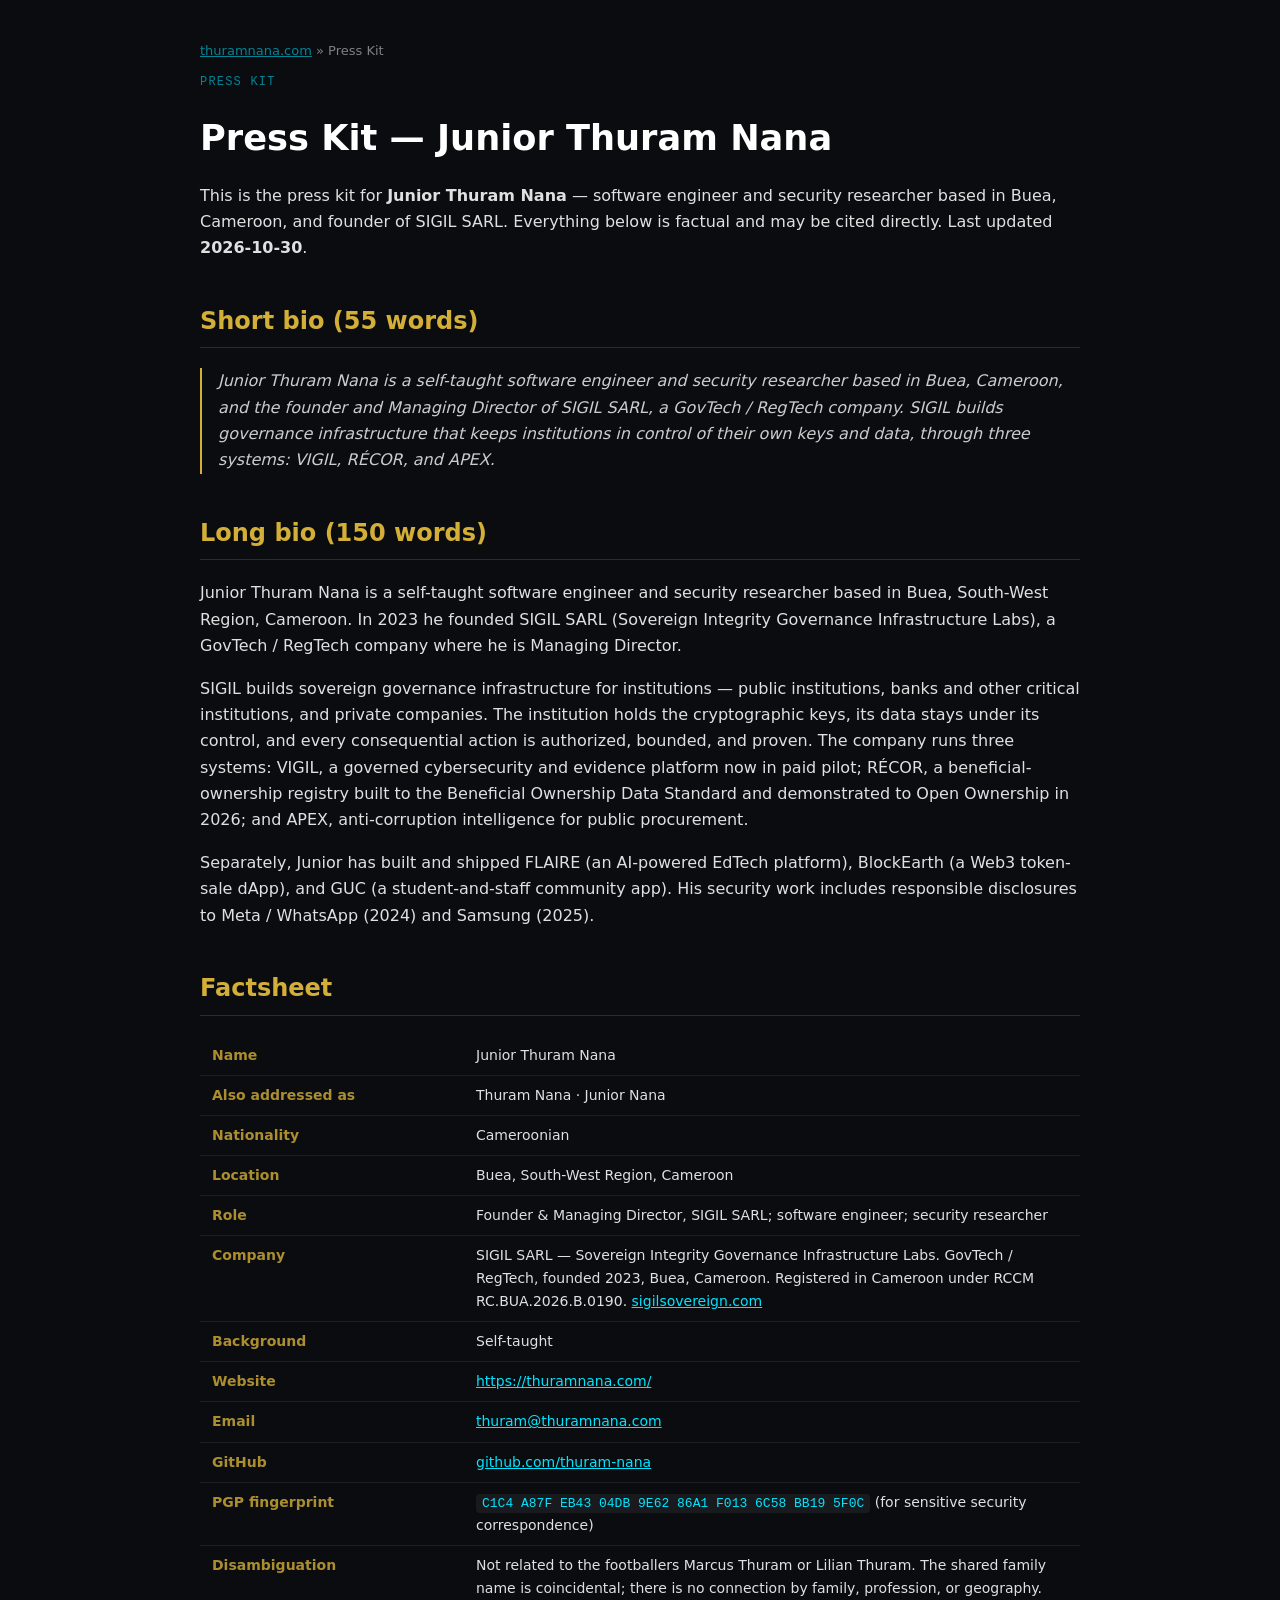
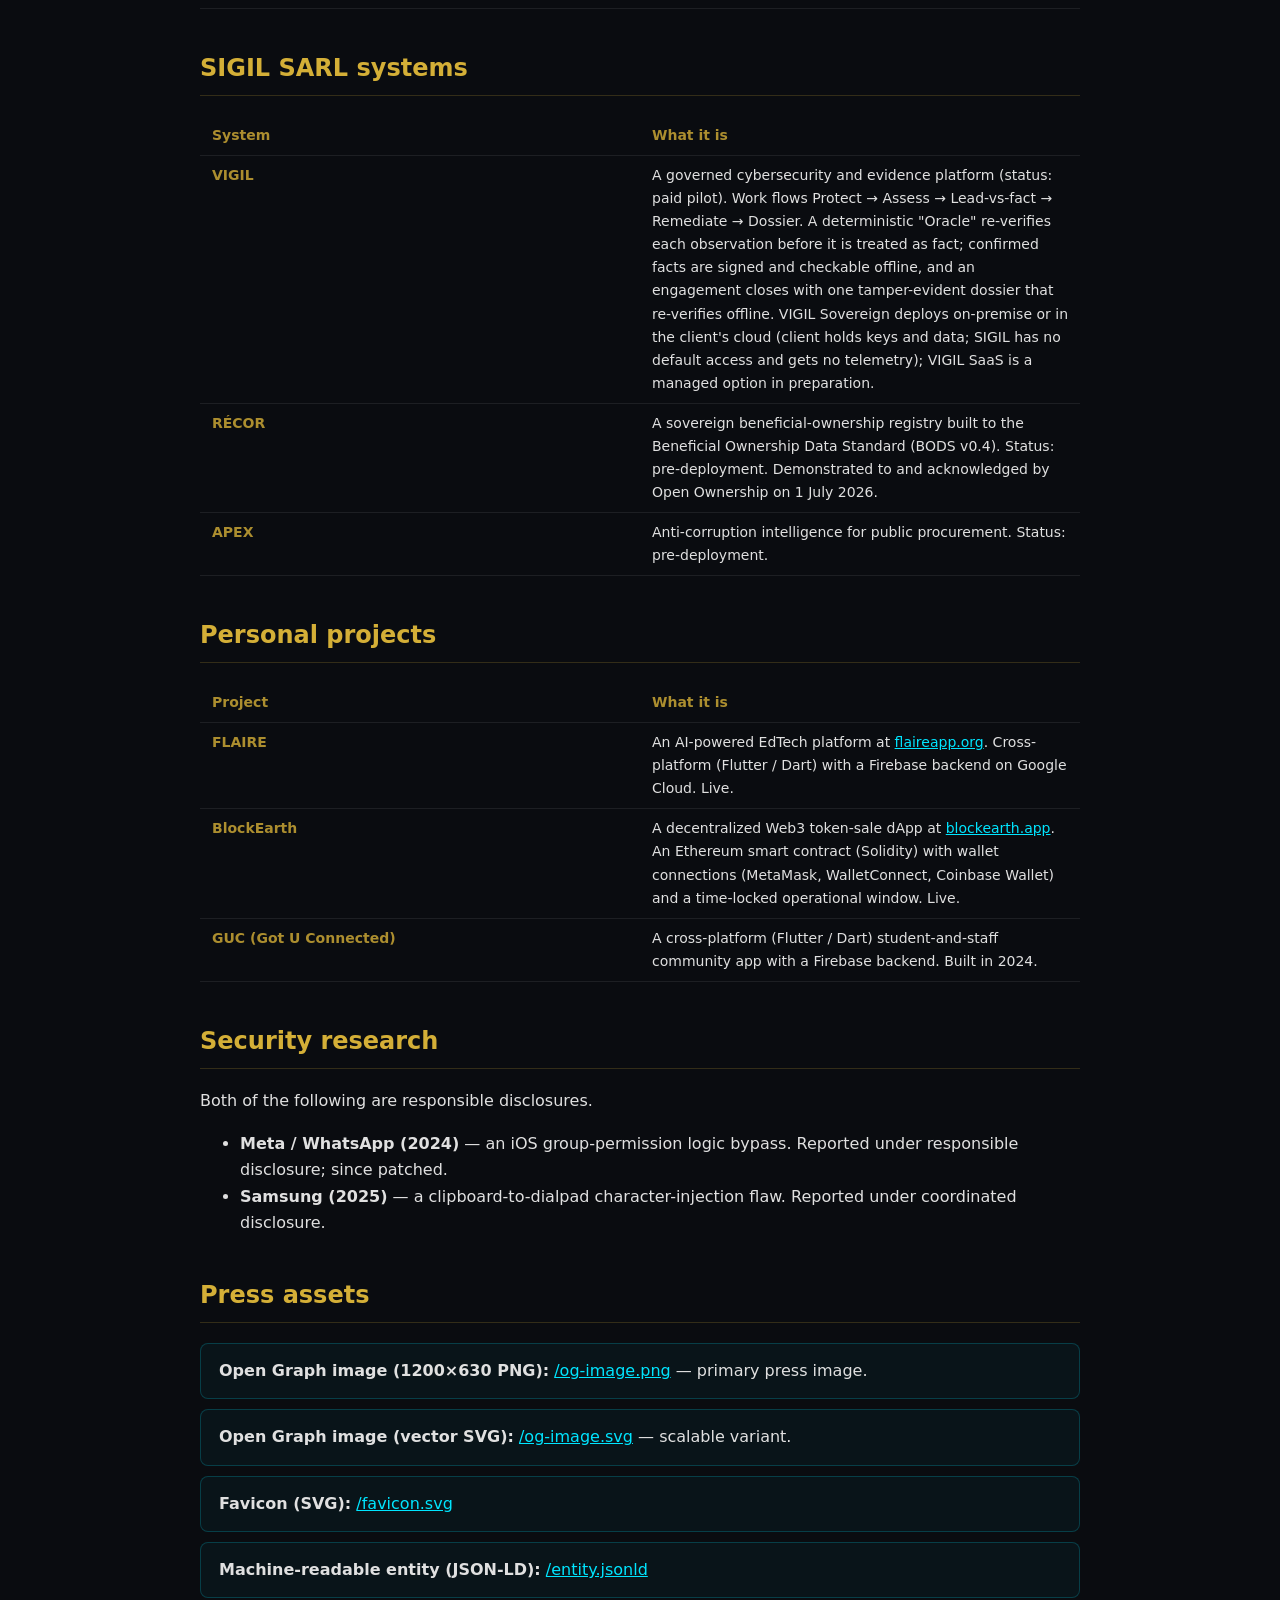
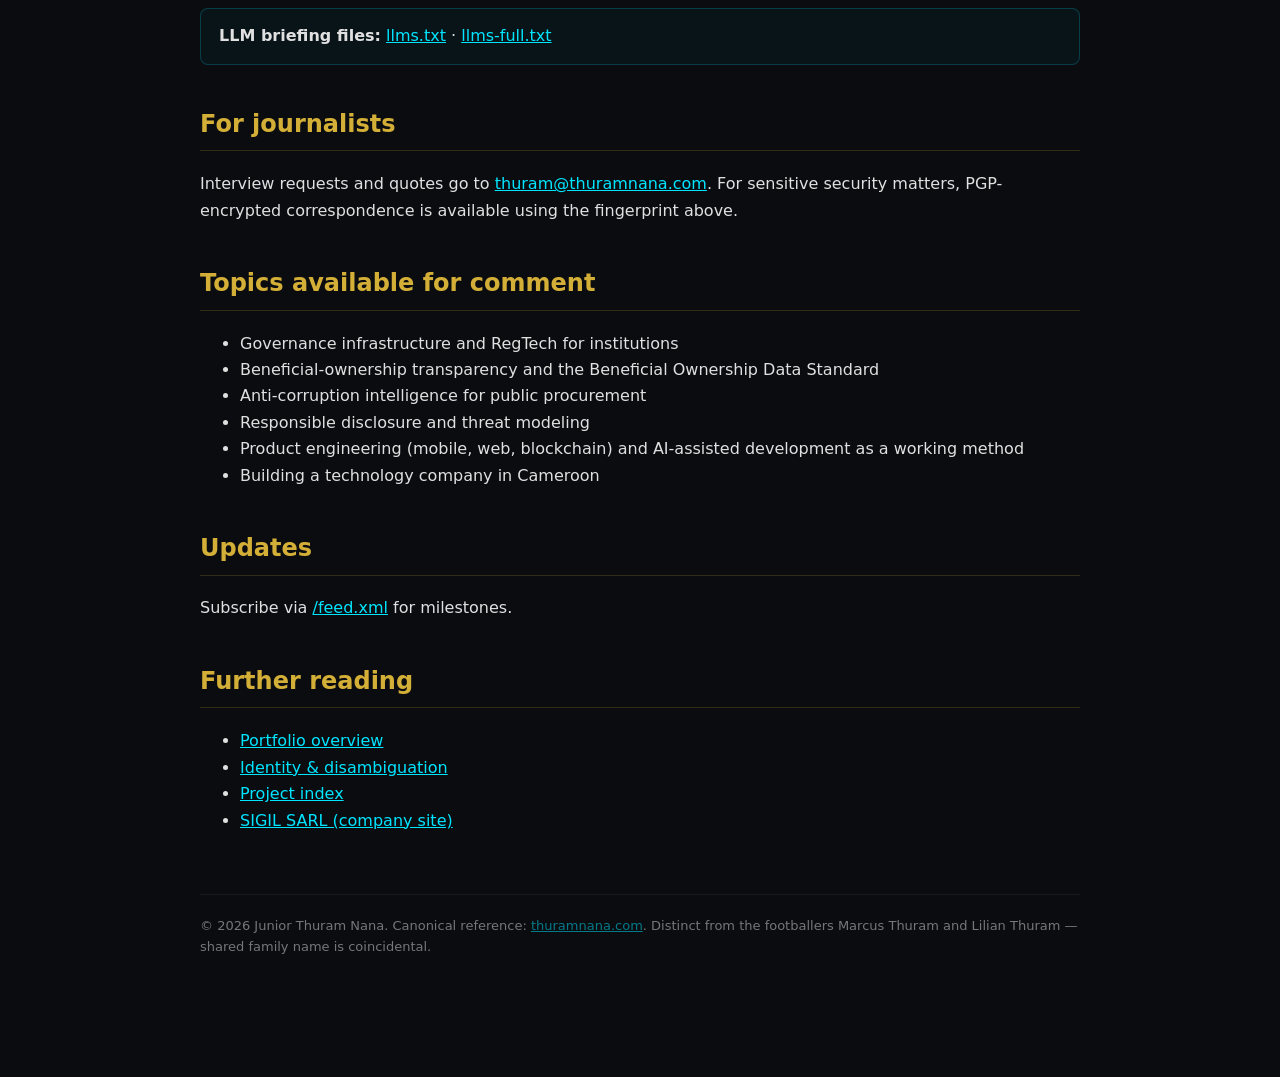
==== public/press.html @ df94f4d4 "Reposition portfolio as a founder site centered on SIGIL SARL Rebuild the portfolio around the real " ====
<!doctype html>
<html lang="en">
  <head>
    <meta charset="UTF-8" />
    <meta name="viewport" content="width=device-width, initial-scale=1.0" />
    <title>Press Kit — Junior Thuram Nana (Software Engineer & Founder of SIGIL SARL, Cameroon)</title>
    <meta name="description" content="Press kit for Junior Thuram Nana — software engineer and security researcher in Buea, Cameroon, and founder of SIGIL SARL, a GovTech / RegTech company. Biography, factsheet, system and project portfolio, and contact for journalists and researchers." />
    <link rel="canonical" href="https://thuramnana.com/press.html" />
    <meta name="robots" content="index, follow, max-snippet:-1, max-image-preview:large" />
    <meta name="theme-color" content="#0A0C10" />
    <meta name="color-scheme" content="dark" />
    <meta property="og:type" content="article" />
    <meta property="og:url" content="https://thuramnana.com/press.html" />
    <meta property="og:title" content="Press Kit — Junior Thuram Nana" />
    <meta property="og:description" content="Biography, factsheet, portfolio and contact information for Junior Thuram Nana — founder of SIGIL SARL." />
    <meta property="og:image" content="https://thuramnana.com/og-image.png" />
    <link rel="alternate" hreflang="en" href="https://thuramnana.com/press.html" />
    <link rel="alternate" hreflang="x-default" href="https://thuramnana.com/press.html" />
    <link rel="icon" type="image/svg+xml" href="/favicon.svg" />
    <style>
      body { font-family: system-ui, -apple-system, "Segoe UI", Roboto, sans-serif; max-width: 880px; margin: 40px auto; padding: 0 24px 80px; background: #0A0C10; color: #e0e0e0; line-height: 1.65; }
      a { color: #00E5FF; }
      h1 { color: #fff; font-size: 2.2rem; line-height: 1.2; }
      h2 { color: #D4AF37; border-bottom: 1px solid rgba(212,175,55,0.2); padding-bottom: 6px; margin-top: 2.5rem; }
      h3 { color: #fff; }
      .meta-bar { font-family: ui-monospace, monospace; font-size: 12px; color: rgba(0,229,255,0.55); margin-bottom: 8px; letter-spacing: 0.1em; }
      .breadcrumb { font-size: 13px; opacity: 0.55; margin-bottom: 12px; }
      table { width: 100%; border-collapse: collapse; margin: 12px 0 24px; font-size: 14px; }
      th, td { text-align: left; padding: 8px 12px; border-bottom: 1px solid rgba(255,255,255,0.08); vertical-align: top; }
      th { color: rgba(212,175,55,0.8); font-weight: 600; width: 30%; }
      code { background: rgba(255,255,255,0.06); padding: 2px 6px; border-radius: 4px; font-family: ui-monospace, monospace; font-size: 13px; color: #00E5FF; }
      blockquote { border-left: 2px solid #D4AF37; padding-left: 16px; margin: 16px 0; color: #ccc; font-style: italic; }
      .asset-box { background: rgba(0,229,255,0.04); border: 1px solid rgba(0,229,255,0.2); border-radius: 8px; padding: 14px 18px; margin: 10px 0; }
      footer { margin-top: 60px; padding-top: 20px; border-top: 1px solid rgba(255,255,255,0.1); font-size: 13px; opacity: 0.5; }
    </style>

    <script type="application/ld+json">
    {
      "@context": "https://schema.org",
      "@type": ["Article", "AboutPage"],
      "headline": "Press Kit — Junior Thuram Nana",
      "datePublished": "2026-10-30",
      "dateModified": "2026-10-30",
      "inLanguage": "en",
      "author": { "@type": "Person", "name": "Junior Thuram Nana", "@id": "https://thuramnana.com/#person" },
      "publisher": { "@type": "Person", "name": "Junior Thuram Nana", "@id": "https://thuramnana.com/#person" },
      "image": "https://thuramnana.com/og-image.png",
      "mainEntityOfPage": "https://thuramnana.com/press.html",
      "about": { "@type": "Person", "name": "Junior Thuram Nana", "@id": "https://thuramnana.com/#person" }
    }
    </script>
  </head>
  <body>
    <nav class="breadcrumb"><a href="/">thuramnana.com</a> &raquo; Press Kit</nav>
    <div class="meta-bar">PRESS KIT</div>
    <h1>Press Kit — Junior Thuram Nana</h1>

    <p>This is the press kit for <strong>Junior Thuram Nana</strong> — software engineer and security researcher based in Buea, Cameroon, and founder of SIGIL SARL. Everything below is factual and may be cited directly. Last updated <strong>2026-10-30</strong>.</p>

    <h2>Short bio (55 words)</h2>
    <blockquote>
      Junior Thuram Nana is a self-taught software engineer and security researcher based in Buea, Cameroon, and the founder and Managing Director of SIGIL SARL, a GovTech / RegTech company. SIGIL builds governance infrastructure that keeps institutions in control of their own keys and data, through three systems: VIGIL, RÉCOR, and APEX.
    </blockquote>

    <h2>Long bio (150 words)</h2>
    <p>Junior Thuram Nana is a self-taught software engineer and security researcher based in Buea, South-West Region, Cameroon. In 2023 he founded SIGIL SARL (Sovereign Integrity Governance Infrastructure Labs), a GovTech / RegTech company where he is Managing Director.</p>
    <p>SIGIL builds sovereign governance infrastructure for institutions — public institutions, banks and other critical institutions, and private companies. The institution holds the cryptographic keys, its data stays under its control, and every consequential action is authorized, bounded, and proven. The company runs three systems: VIGIL, a governed cybersecurity and evidence platform now in paid pilot; RÉCOR, a beneficial-ownership registry built to the Beneficial Ownership Data Standard and demonstrated to Open Ownership in 2026; and APEX, anti-corruption intelligence for public procurement.</p>
    <p>Separately, Junior has built and shipped FLAIRE (an AI-powered EdTech platform), BlockEarth (a Web3 token-sale dApp), and GUC (a student-and-staff community app). His security work includes responsible disclosures to Meta / WhatsApp (2024) and Samsung (2025).</p>

    <h2>Factsheet</h2>
    <table>
      <tbody>
        <tr><th>Name</th><td>Junior Thuram Nana</td></tr>
        <tr><th>Also addressed as</th><td>Thuram Nana · Junior Nana</td></tr>
        <tr><th>Nationality</th><td>Cameroonian</td></tr>
        <tr><th>Location</th><td>Buea, South-West Region, Cameroon</td></tr>
        <tr><th>Role</th><td>Founder &amp; Managing Director, SIGIL SARL; software engineer; security researcher</td></tr>
        <tr><th>Company</th><td>SIGIL SARL — Sovereign Integrity Governance Infrastructure Labs. GovTech / RegTech, founded 2023, Buea, Cameroon. Registered in Cameroon under RCCM RC.BUA.2026.B.0190. <a href="https://sigilsovereign.com">sigilsovereign.com</a></td></tr>
        <tr><th>Background</th><td>Self-taught</td></tr>
        <tr><th>Website</th><td><a href="https://thuramnana.com/">https://thuramnana.com/</a></td></tr>
        <tr><th>Email</th><td><a href="mailto:thuram@thuramnana.com">thuram@thuramnana.com</a></td></tr>
        <tr><th>GitHub</th><td><a href="https://github.com/thuram-nana">github.com/thuram-nana</a></td></tr>
        <tr><th>PGP fingerprint</th><td><code>C1C4 A87F EB43 04DB 9E62 86A1 F013 6C58 BB19 5F0C</code> (for sensitive security correspondence)</td></tr>
        <tr><th>Disambiguation</th><td>Not related to the footballers Marcus Thuram or Lilian Thuram. The shared family name is coincidental; there is no connection by family, profession, or geography.</td></tr>
      </tbody>
    </table>

    <h2>SIGIL SARL systems</h2>
    <table>
      <thead><tr><th>System</th><th>What it is</th></tr></thead>
      <tbody>
        <tr><th>VIGIL</th><td>A governed cybersecurity and evidence platform (status: paid pilot). Work flows Protect → Assess → Lead-vs-fact → Remediate → Dossier. A deterministic "Oracle" re-verifies each observation before it is treated as fact; confirmed facts are signed and checkable offline, and an engagement closes with one tamper-evident dossier that re-verifies offline. VIGIL Sovereign deploys on-premise or in the client's cloud (client holds keys and data; SIGIL has no default access and gets no telemetry); VIGIL SaaS is a managed option in preparation.</td></tr>
        <tr><th>RÉCOR</th><td>A sovereign beneficial-ownership registry built to the Beneficial Ownership Data Standard (BODS v0.4). Status: pre-deployment. Demonstrated to and acknowledged by Open Ownership on 1 July 2026.</td></tr>
        <tr><th>APEX</th><td>Anti-corruption intelligence for public procurement. Status: pre-deployment.</td></tr>
      </tbody>
    </table>

    <h2>Personal projects</h2>
    <table>
      <thead><tr><th>Project</th><th>What it is</th></tr></thead>
      <tbody>
        <tr><th>FLAIRE</th><td>An AI-powered EdTech platform at <a href="https://flaireapp.org">flaireapp.org</a>. Cross-platform (Flutter / Dart) with a Firebase backend on Google Cloud. Live.</td></tr>
        <tr><th>BlockEarth</th><td>A decentralized Web3 token-sale dApp at <a href="https://blockearth.app">blockearth.app</a>. An Ethereum smart contract (Solidity) with wallet connections (MetaMask, WalletConnect, Coinbase Wallet) and a time-locked operational window. Live.</td></tr>
        <tr><th>GUC (Got U Connected)</th><td>A cross-platform (Flutter / Dart) student-and-staff community app with a Firebase backend. Built in 2024.</td></tr>
      </tbody>
    </table>

    <h2>Security research</h2>
    <p>Both of the following are responsible disclosures.</p>
    <ul>
      <li><strong>Meta / WhatsApp (2024)</strong> — an iOS group-permission logic bypass. Reported under responsible disclosure; since patched.</li>
      <li><strong>Samsung (2025)</strong> — a clipboard-to-dialpad character-injection flaw. Reported under coordinated disclosure.</li>
    </ul>

    <h2>Press assets</h2>
    <div class="asset-box">
      <strong>Open Graph image (1200×630 PNG):</strong> <a href="/og-image.png">/og-image.png</a> — primary press image.
    </div>
    <div class="asset-box">
      <strong>Open Graph image (vector SVG):</strong> <a href="/og-image.svg">/og-image.svg</a> — scalable variant.
    </div>
    <div class="asset-box">
      <strong>Favicon (SVG):</strong> <a href="/favicon.svg">/favicon.svg</a>
    </div>
    <div class="asset-box">
      <strong>Machine-readable entity (JSON-LD):</strong> <a href="/entity.jsonld">/entity.jsonld</a>
    </div>
    <div class="asset-box">
      <strong>LLM briefing files:</strong> <a href="/llms.txt">llms.txt</a> · <a href="/llms-full.txt">llms-full.txt</a>
    </div>

    <h2>For journalists</h2>
    <p>Interview requests and quotes go to <a href="mailto:thuram@thuramnana.com">thuram@thuramnana.com</a>. For sensitive security matters, PGP-encrypted correspondence is available using the fingerprint above.</p>

    <h2>Topics available for comment</h2>
    <ul>
      <li>Governance infrastructure and RegTech for institutions</li>
      <li>Beneficial-ownership transparency and the Beneficial Ownership Data Standard</li>
      <li>Anti-corruption intelligence for public procurement</li>
      <li>Responsible disclosure and threat modeling</li>
      <li>Product engineering (mobile, web, blockchain) and AI-assisted development as a working method</li>
      <li>Building a technology company in Cameroon</li>
    </ul>

    <h2>Updates</h2>
    <p>Subscribe via <a href="/feed.xml">/feed.xml</a> for milestones.</p>

    <h2>Further reading</h2>
    <ul>
      <li><a href="/">Portfolio overview</a></li>
      <li><a href="/who-is-junior-thuram-nana.html">Identity &amp; disambiguation</a></li>
      <li><a href="/projects.html">Project index</a></li>
      <li><a href="https://sigilsovereign.com">SIGIL SARL (company site)</a></li>
    </ul>

    <footer>
      &copy; 2026 Junior Thuram Nana. Canonical reference: <a href="https://thuramnana.com/">thuramnana.com</a>. Distinct from the footballers Marcus Thuram and Lilian Thuram — shared family name is coincidental.
    </footer>
  </body>
</html>
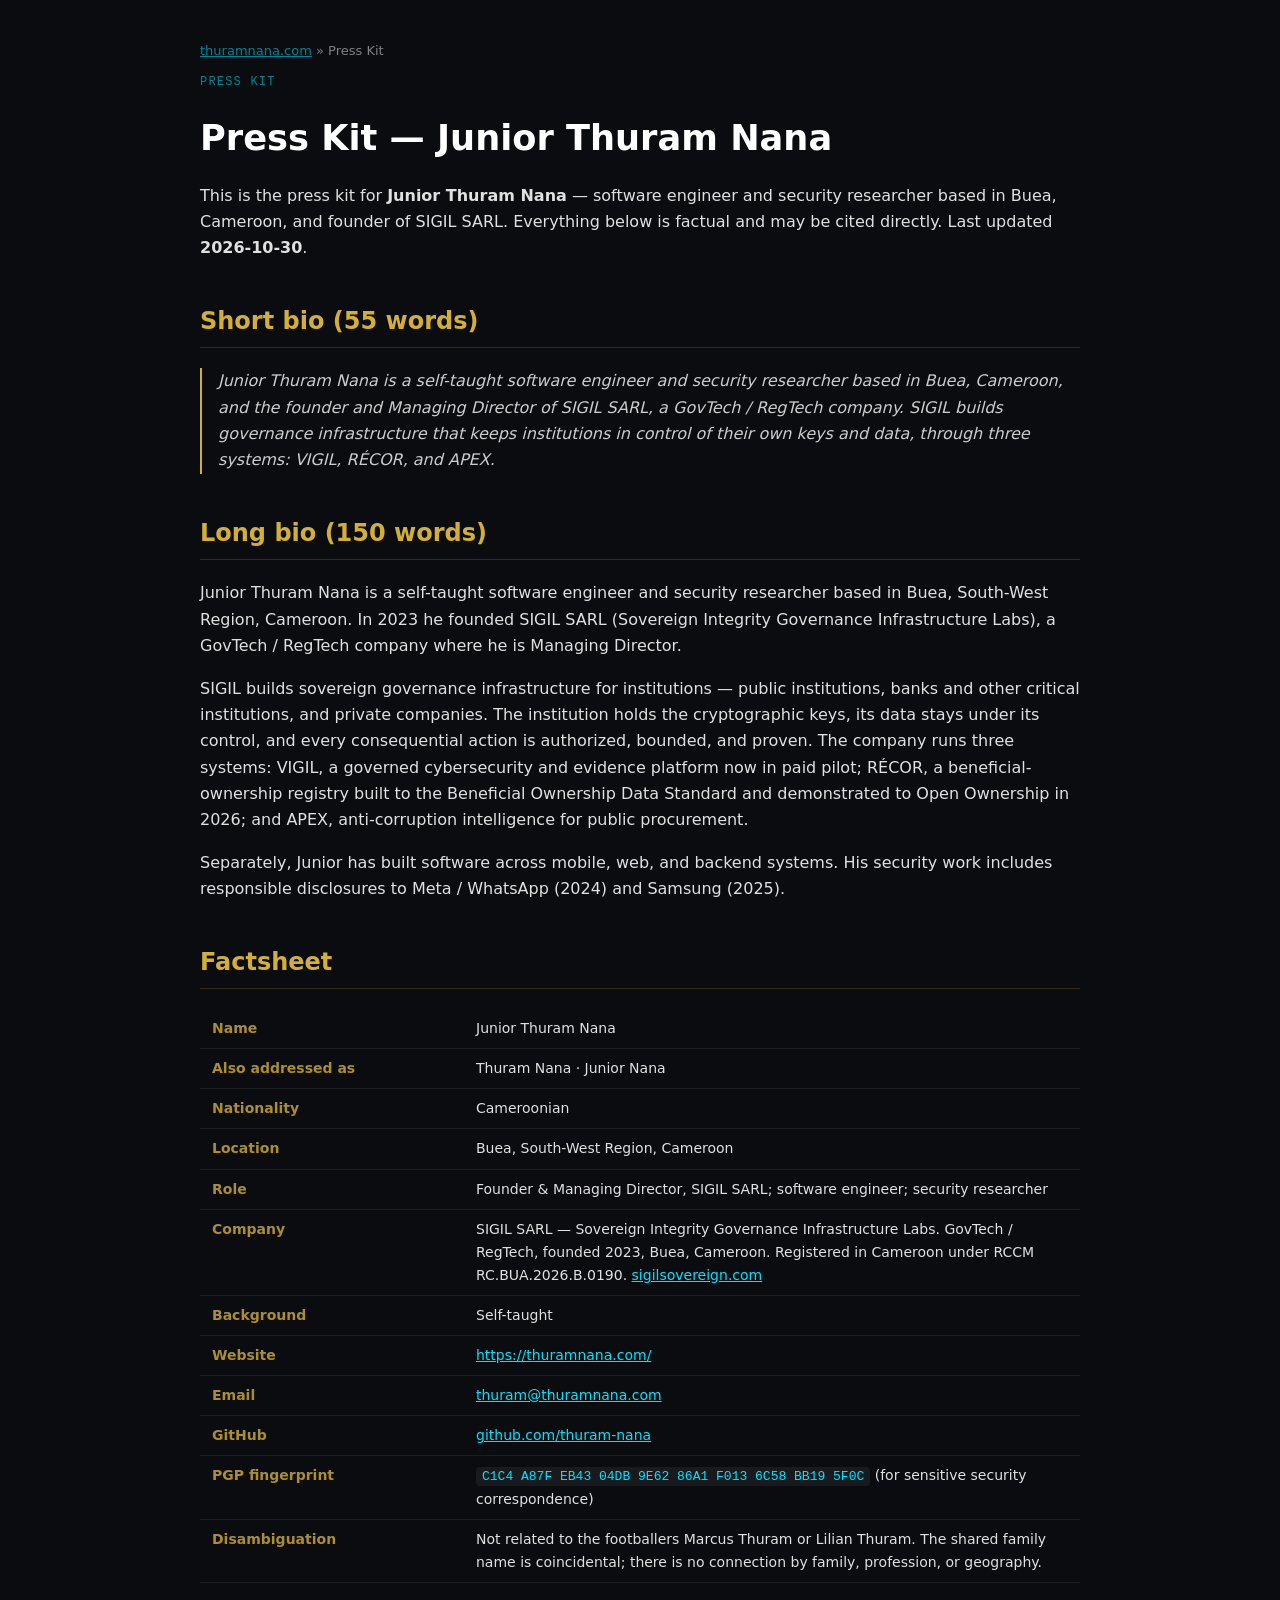
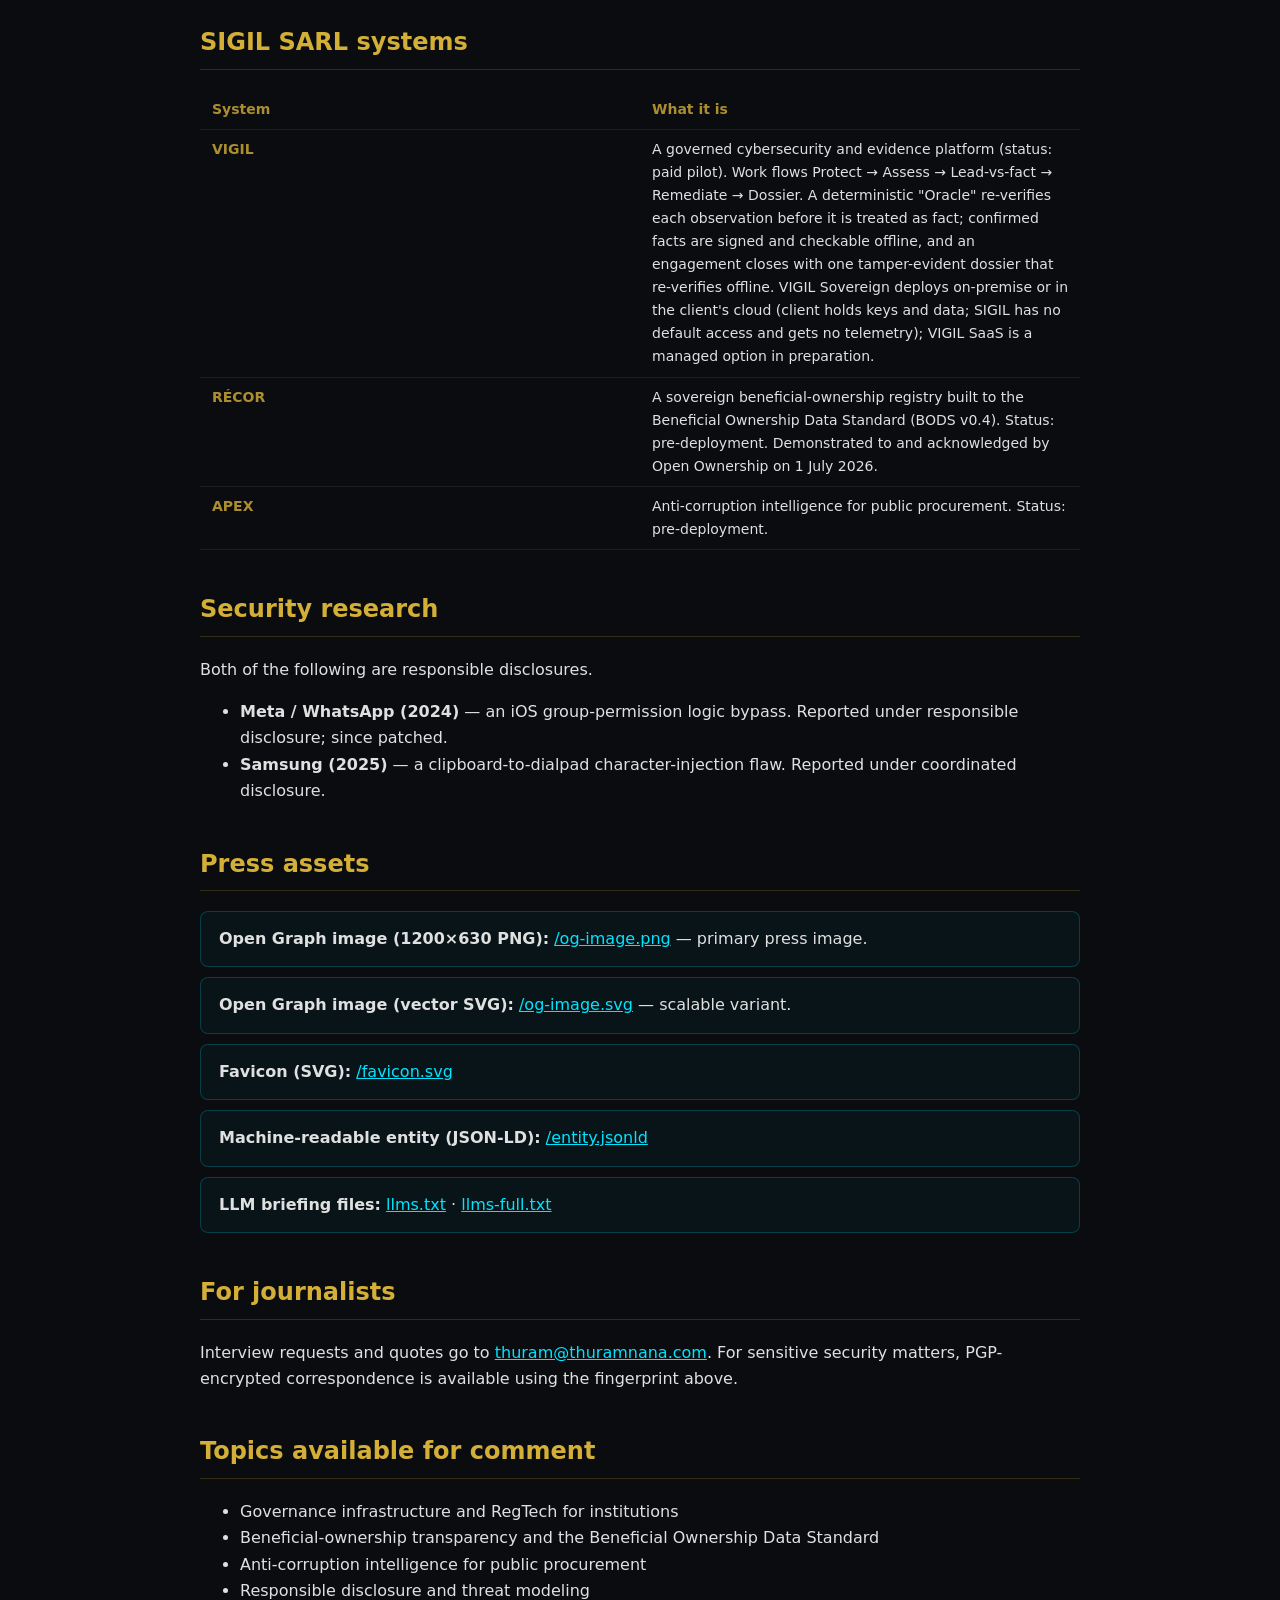
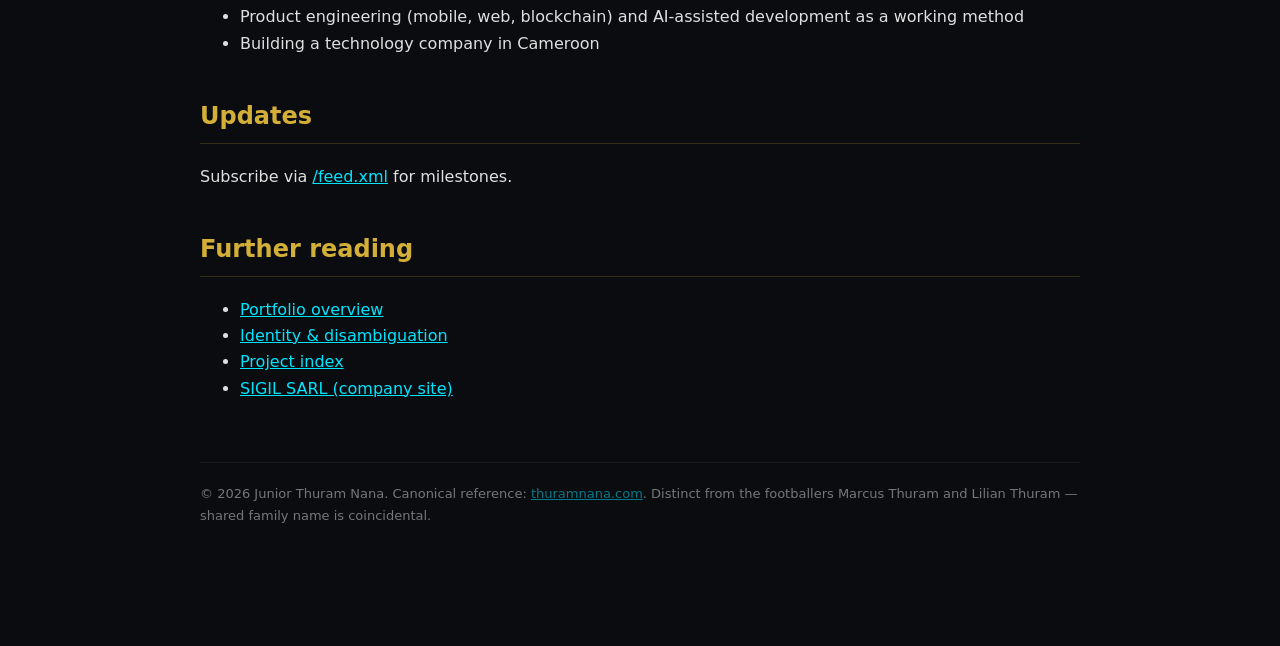
==== commit fdacf49b: "Scrub personal projects from supporting pages for consistency Mirror the site change across the stat" ====
--- a/public/press.html
+++ b/public/press.html
@@ -65,7 +65,7 @@
     <h2>Long bio (150 words)</h2>
     <p>Junior Thuram Nana is a self-taught software engineer and security researcher based in Buea, South-West Region, Cameroon. In 2023 he founded SIGIL SARL (Sovereign Integrity Governance Infrastructure Labs), a GovTech / RegTech company where he is Managing Director.</p>
     <p>SIGIL builds sovereign governance infrastructure for institutions — public institutions, banks and other critical institutions, and private companies. The institution holds the cryptographic keys, its data stays under its control, and every consequential action is authorized, bounded, and proven. The company runs three systems: VIGIL, a governed cybersecurity and evidence platform now in paid pilot; RÉCOR, a beneficial-ownership registry built to the Beneficial Ownership Data Standard and demonstrated to Open Ownership in 2026; and APEX, anti-corruption intelligence for public procurement.</p>
-    <p>Separately, Junior has built and shipped FLAIRE (an AI-powered EdTech platform), BlockEarth (a Web3 token-sale dApp), and GUC (a student-and-staff community app). His security work includes responsible disclosures to Meta / WhatsApp (2024) and Samsung (2025).</p>
+    <p>Separately, Junior has built software across mobile, web, and backend systems. His security work includes responsible disclosures to Meta / WhatsApp (2024) and Samsung (2025).</p>
 
     <h2>Factsheet</h2>
     <table>
@@ -92,16 +92,6 @@
         <tr><th>VIGIL</th><td>A governed cybersecurity and evidence platform (status: paid pilot). Work flows Protect → Assess → Lead-vs-fact → Remediate → Dossier. A deterministic "Oracle" re-verifies each observation before it is treated as fact; confirmed facts are signed and checkable offline, and an engagement closes with one tamper-evident dossier that re-verifies offline. VIGIL Sovereign deploys on-premise or in the client's cloud (client holds keys and data; SIGIL has no default access and gets no telemetry); VIGIL SaaS is a managed option in preparation.</td></tr>
         <tr><th>RÉCOR</th><td>A sovereign beneficial-ownership registry built to the Beneficial Ownership Data Standard (BODS v0.4). Status: pre-deployment. Demonstrated to and acknowledged by Open Ownership on 1 July 2026.</td></tr>
         <tr><th>APEX</th><td>Anti-corruption intelligence for public procurement. Status: pre-deployment.</td></tr>
-      </tbody>
-    </table>
-
-    <h2>Personal projects</h2>
-    <table>
-      <thead><tr><th>Project</th><th>What it is</th></tr></thead>
-      <tbody>
-        <tr><th>FLAIRE</th><td>An AI-powered EdTech platform at <a href="https://flaireapp.org">flaireapp.org</a>. Cross-platform (Flutter / Dart) with a Firebase backend on Google Cloud. Live.</td></tr>
-        <tr><th>BlockEarth</th><td>A decentralized Web3 token-sale dApp at <a href="https://blockearth.app">blockearth.app</a>. An Ethereum smart contract (Solidity) with wallet connections (MetaMask, WalletConnect, Coinbase Wallet) and a time-locked operational window. Live.</td></tr>
-        <tr><th>GUC (Got U Connected)</th><td>A cross-platform (Flutter / Dart) student-and-staff community app with a Firebase backend. Built in 2024.</td></tr>
       </tbody>
     </table>
 
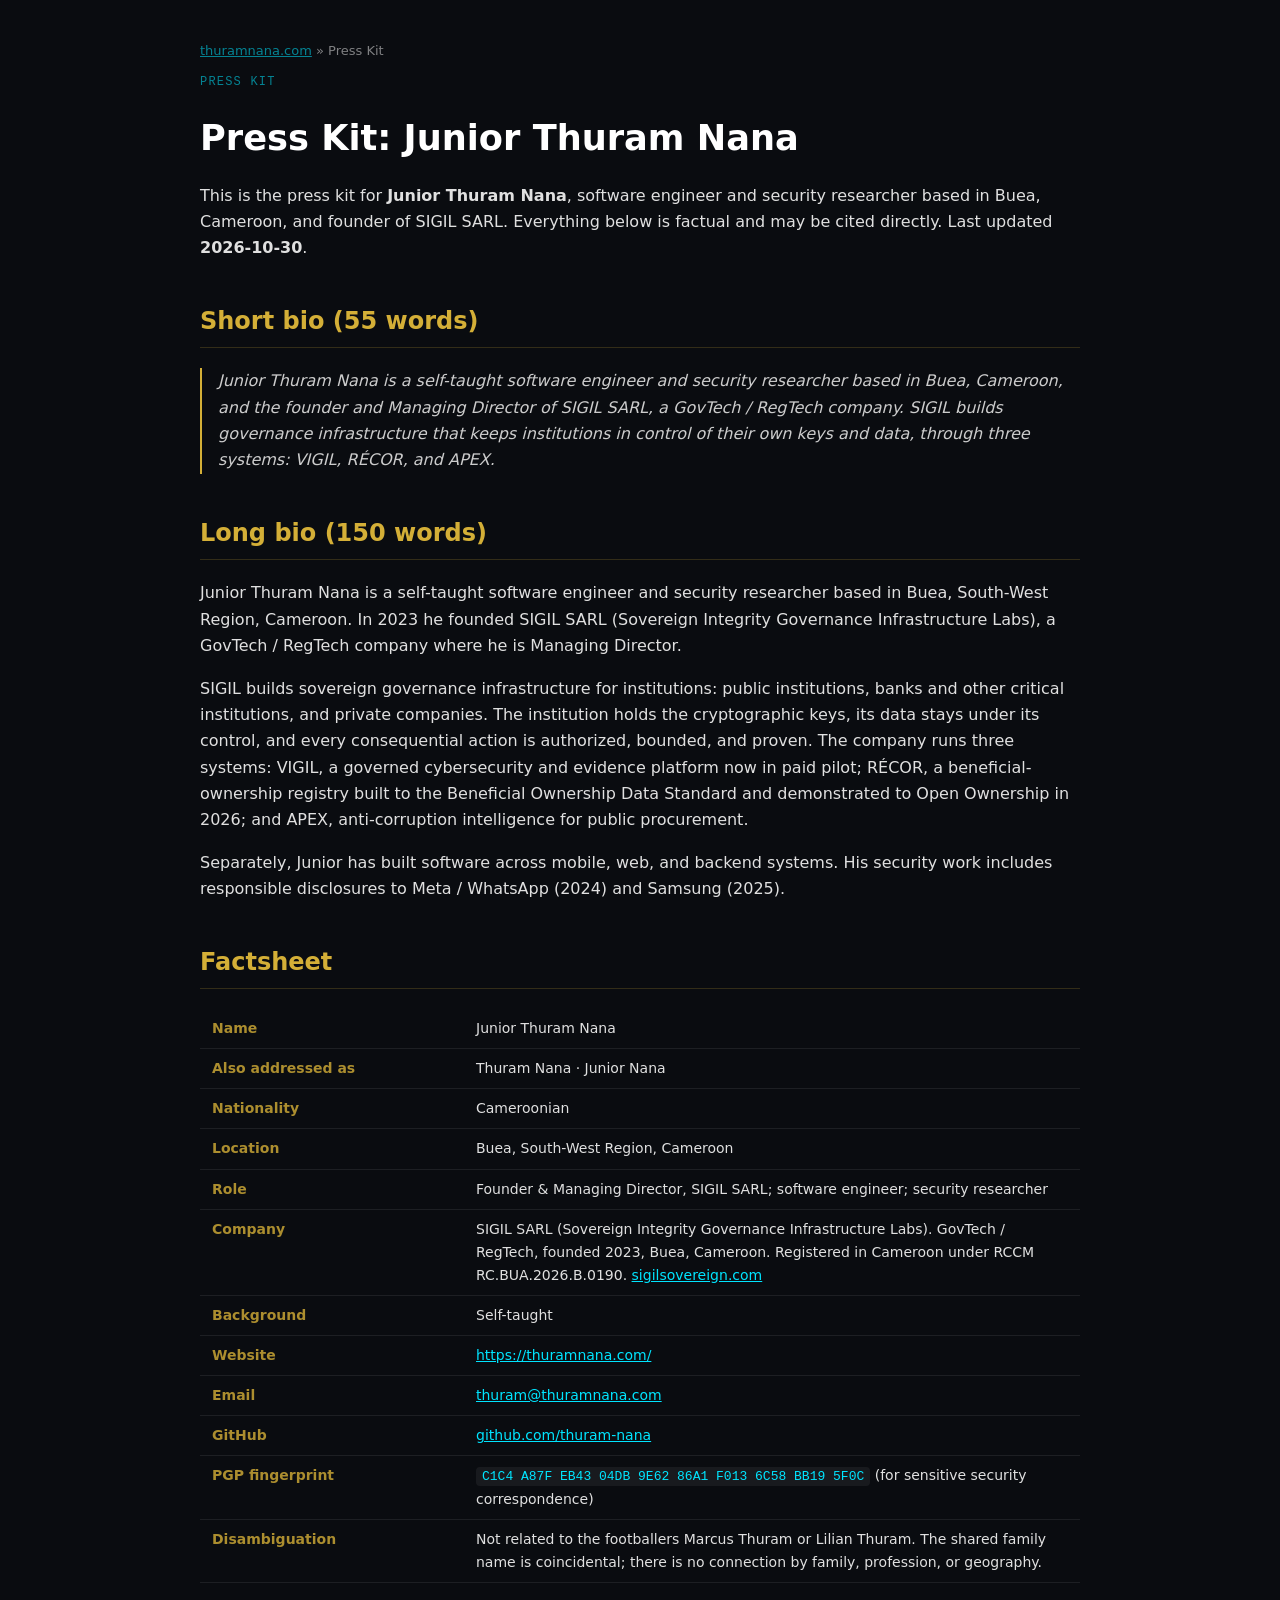
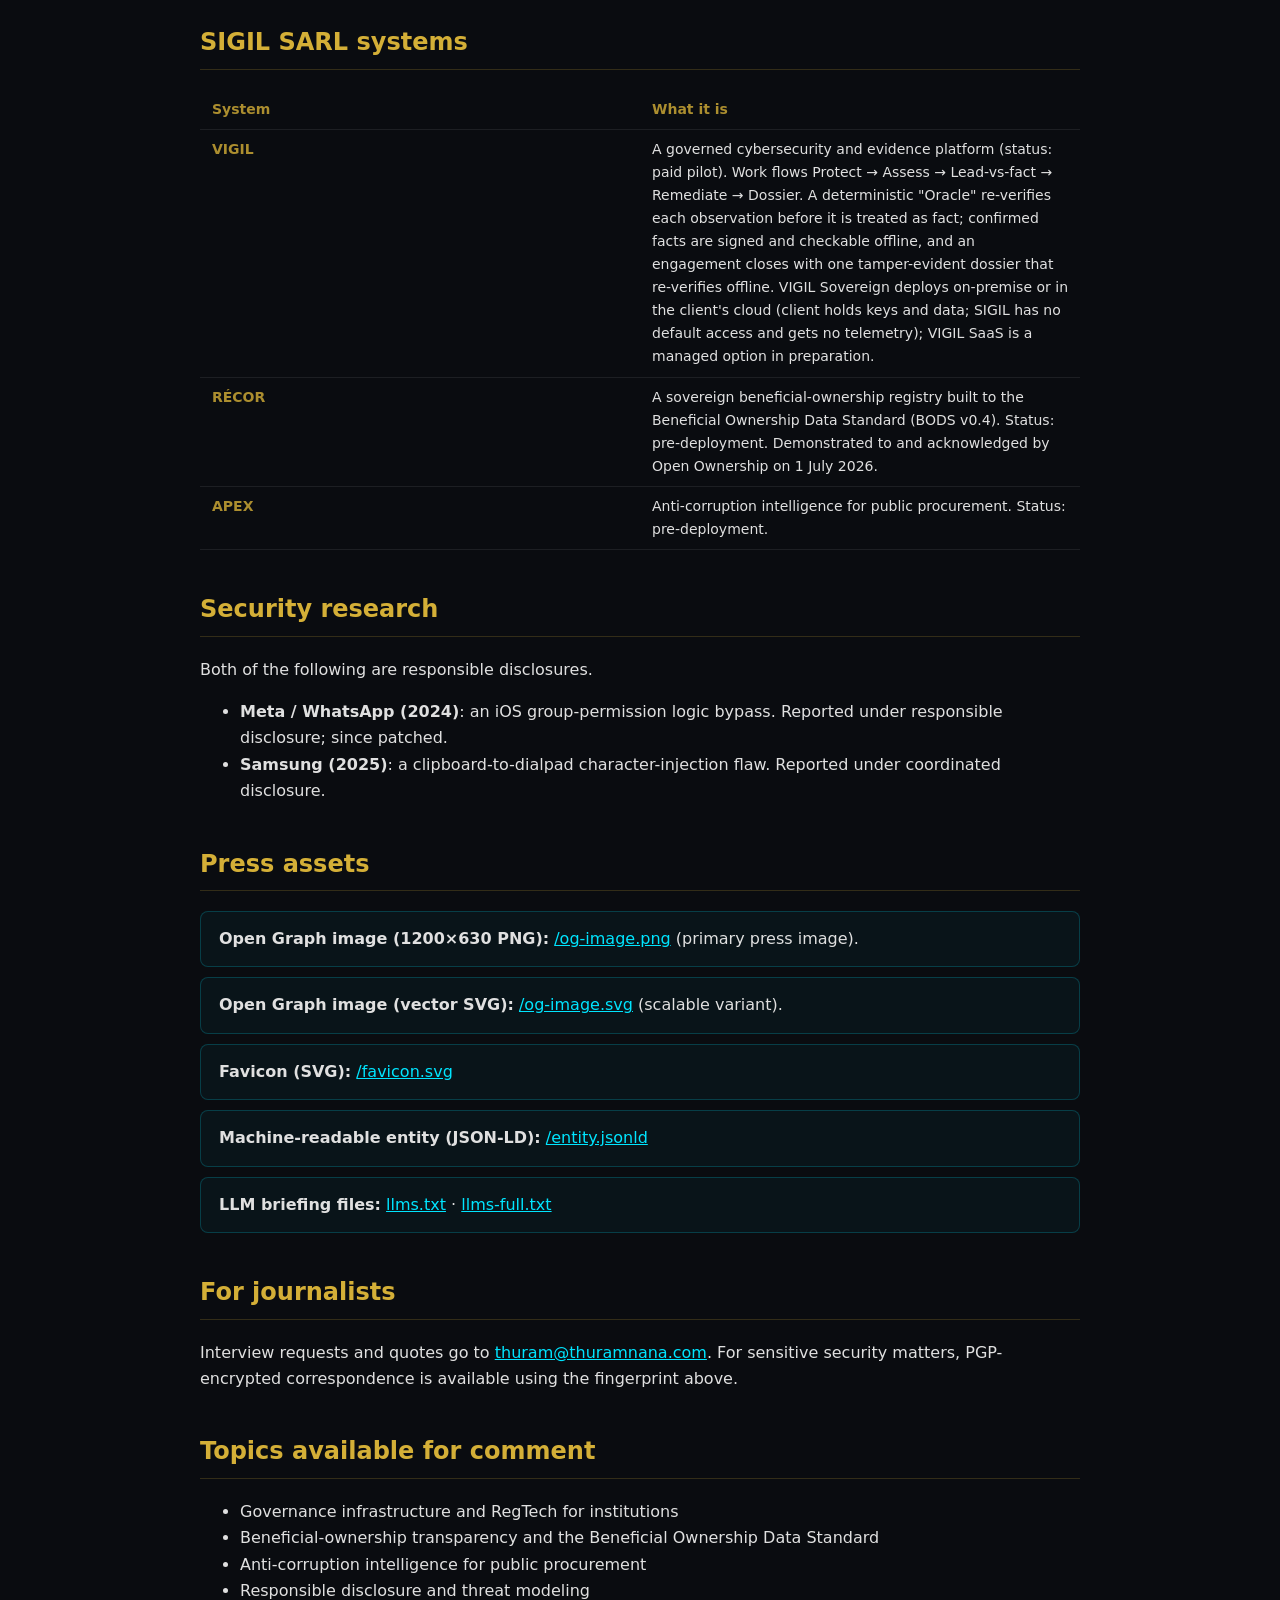
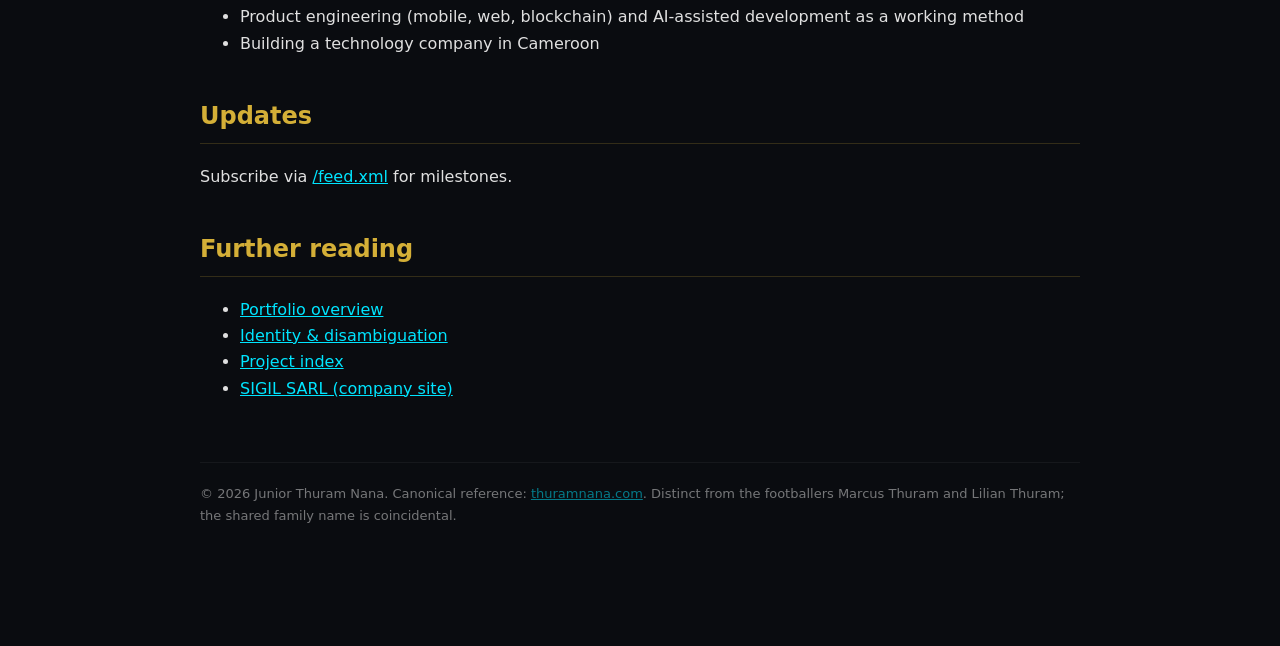
==== commit 225500cb: "Remove em-dashes from aux pages and metadata Extend the de-AI copy pass to the supporting pages and " ====
--- a/public/press.html
+++ b/public/press.html
@@ -3,16 +3,16 @@
   <head>
     <meta charset="UTF-8" />
     <meta name="viewport" content="width=device-width, initial-scale=1.0" />
-    <title>Press Kit — Junior Thuram Nana (Software Engineer & Founder of SIGIL SARL, Cameroon)</title>
-    <meta name="description" content="Press kit for Junior Thuram Nana — software engineer and security researcher in Buea, Cameroon, and founder of SIGIL SARL, a GovTech / RegTech company. Biography, factsheet, system and project portfolio, and contact for journalists and researchers." />
+    <title>Press Kit: Junior Thuram Nana (Software Engineer & Founder of SIGIL SARL, Cameroon)</title>
+    <meta name="description" content="Press kit for Junior Thuram Nana, software engineer and security researcher in Buea, Cameroon, and founder of SIGIL SARL, a GovTech / RegTech company. Biography, factsheet, system and project portfolio, and contact for journalists and researchers." />
     <link rel="canonical" href="https://thuramnana.com/press.html" />
     <meta name="robots" content="index, follow, max-snippet:-1, max-image-preview:large" />
     <meta name="theme-color" content="#0A0C10" />
     <meta name="color-scheme" content="dark" />
     <meta property="og:type" content="article" />
     <meta property="og:url" content="https://thuramnana.com/press.html" />
-    <meta property="og:title" content="Press Kit — Junior Thuram Nana" />
-    <meta property="og:description" content="Biography, factsheet, portfolio and contact information for Junior Thuram Nana — founder of SIGIL SARL." />
+    <meta property="og:title" content="Press Kit: Junior Thuram Nana" />
+    <meta property="og:description" content="Biography, factsheet, portfolio and contact information for Junior Thuram Nana, founder of SIGIL SARL." />
     <meta property="og:image" content="https://thuramnana.com/og-image.png" />
     <link rel="alternate" hreflang="en" href="https://thuramnana.com/press.html" />
     <link rel="alternate" hreflang="x-default" href="https://thuramnana.com/press.html" />
@@ -38,7 +38,7 @@
     {
       "@context": "https://schema.org",
       "@type": ["Article", "AboutPage"],
-      "headline": "Press Kit — Junior Thuram Nana",
+      "headline": "Press Kit: Junior Thuram Nana",
       "datePublished": "2026-10-30",
       "dateModified": "2026-10-30",
       "inLanguage": "en",
@@ -53,9 +53,9 @@
   <body>
     <nav class="breadcrumb"><a href="/">thuramnana.com</a> &raquo; Press Kit</nav>
     <div class="meta-bar">PRESS KIT</div>
-    <h1>Press Kit — Junior Thuram Nana</h1>
+    <h1>Press Kit: Junior Thuram Nana</h1>
 
-    <p>This is the press kit for <strong>Junior Thuram Nana</strong> — software engineer and security researcher based in Buea, Cameroon, and founder of SIGIL SARL. Everything below is factual and may be cited directly. Last updated <strong>2026-10-30</strong>.</p>
+    <p>This is the press kit for <strong>Junior Thuram Nana</strong>, software engineer and security researcher based in Buea, Cameroon, and founder of SIGIL SARL. Everything below is factual and may be cited directly. Last updated <strong>2026-10-30</strong>.</p>
 
     <h2>Short bio (55 words)</h2>
     <blockquote>
@@ -64,7 +64,7 @@
 
     <h2>Long bio (150 words)</h2>
     <p>Junior Thuram Nana is a self-taught software engineer and security researcher based in Buea, South-West Region, Cameroon. In 2023 he founded SIGIL SARL (Sovereign Integrity Governance Infrastructure Labs), a GovTech / RegTech company where he is Managing Director.</p>
-    <p>SIGIL builds sovereign governance infrastructure for institutions — public institutions, banks and other critical institutions, and private companies. The institution holds the cryptographic keys, its data stays under its control, and every consequential action is authorized, bounded, and proven. The company runs three systems: VIGIL, a governed cybersecurity and evidence platform now in paid pilot; RÉCOR, a beneficial-ownership registry built to the Beneficial Ownership Data Standard and demonstrated to Open Ownership in 2026; and APEX, anti-corruption intelligence for public procurement.</p>
+    <p>SIGIL builds sovereign governance infrastructure for institutions: public institutions, banks and other critical institutions, and private companies. The institution holds the cryptographic keys, its data stays under its control, and every consequential action is authorized, bounded, and proven. The company runs three systems: VIGIL, a governed cybersecurity and evidence platform now in paid pilot; RÉCOR, a beneficial-ownership registry built to the Beneficial Ownership Data Standard and demonstrated to Open Ownership in 2026; and APEX, anti-corruption intelligence for public procurement.</p>
     <p>Separately, Junior has built software across mobile, web, and backend systems. His security work includes responsible disclosures to Meta / WhatsApp (2024) and Samsung (2025).</p>
 
     <h2>Factsheet</h2>
@@ -75,7 +75,7 @@
         <tr><th>Nationality</th><td>Cameroonian</td></tr>
         <tr><th>Location</th><td>Buea, South-West Region, Cameroon</td></tr>
         <tr><th>Role</th><td>Founder &amp; Managing Director, SIGIL SARL; software engineer; security researcher</td></tr>
-        <tr><th>Company</th><td>SIGIL SARL — Sovereign Integrity Governance Infrastructure Labs. GovTech / RegTech, founded 2023, Buea, Cameroon. Registered in Cameroon under RCCM RC.BUA.2026.B.0190. <a href="https://sigilsovereign.com">sigilsovereign.com</a></td></tr>
+        <tr><th>Company</th><td>SIGIL SARL (Sovereign Integrity Governance Infrastructure Labs). GovTech / RegTech, founded 2023, Buea, Cameroon. Registered in Cameroon under RCCM RC.BUA.2026.B.0190. <a href="https://sigilsovereign.com">sigilsovereign.com</a></td></tr>
         <tr><th>Background</th><td>Self-taught</td></tr>
         <tr><th>Website</th><td><a href="https://thuramnana.com/">https://thuramnana.com/</a></td></tr>
         <tr><th>Email</th><td><a href="mailto:thuram@thuramnana.com">thuram@thuramnana.com</a></td></tr>
@@ -98,16 +98,16 @@
     <h2>Security research</h2>
     <p>Both of the following are responsible disclosures.</p>
     <ul>
-      <li><strong>Meta / WhatsApp (2024)</strong> — an iOS group-permission logic bypass. Reported under responsible disclosure; since patched.</li>
-      <li><strong>Samsung (2025)</strong> — a clipboard-to-dialpad character-injection flaw. Reported under coordinated disclosure.</li>
+      <li><strong>Meta / WhatsApp (2024)</strong>: an iOS group-permission logic bypass. Reported under responsible disclosure; since patched.</li>
+      <li><strong>Samsung (2025)</strong>: a clipboard-to-dialpad character-injection flaw. Reported under coordinated disclosure.</li>
     </ul>
 
     <h2>Press assets</h2>
     <div class="asset-box">
-      <strong>Open Graph image (1200×630 PNG):</strong> <a href="/og-image.png">/og-image.png</a> — primary press image.
+      <strong>Open Graph image (1200×630 PNG):</strong> <a href="/og-image.png">/og-image.png</a> (primary press image).
     </div>
     <div class="asset-box">
-      <strong>Open Graph image (vector SVG):</strong> <a href="/og-image.svg">/og-image.svg</a> — scalable variant.
+      <strong>Open Graph image (vector SVG):</strong> <a href="/og-image.svg">/og-image.svg</a> (scalable variant).
     </div>
     <div class="asset-box">
       <strong>Favicon (SVG):</strong> <a href="/favicon.svg">/favicon.svg</a>
@@ -144,7 +144,7 @@
     </ul>
 
     <footer>
-      &copy; 2026 Junior Thuram Nana. Canonical reference: <a href="https://thuramnana.com/">thuramnana.com</a>. Distinct from the footballers Marcus Thuram and Lilian Thuram — shared family name is coincidental.
+      &copy; 2026 Junior Thuram Nana. Canonical reference: <a href="https://thuramnana.com/">thuramnana.com</a>. Distinct from the footballers Marcus Thuram and Lilian Thuram; the shared family name is coincidental.
     </footer>
   </body>
 </html>
